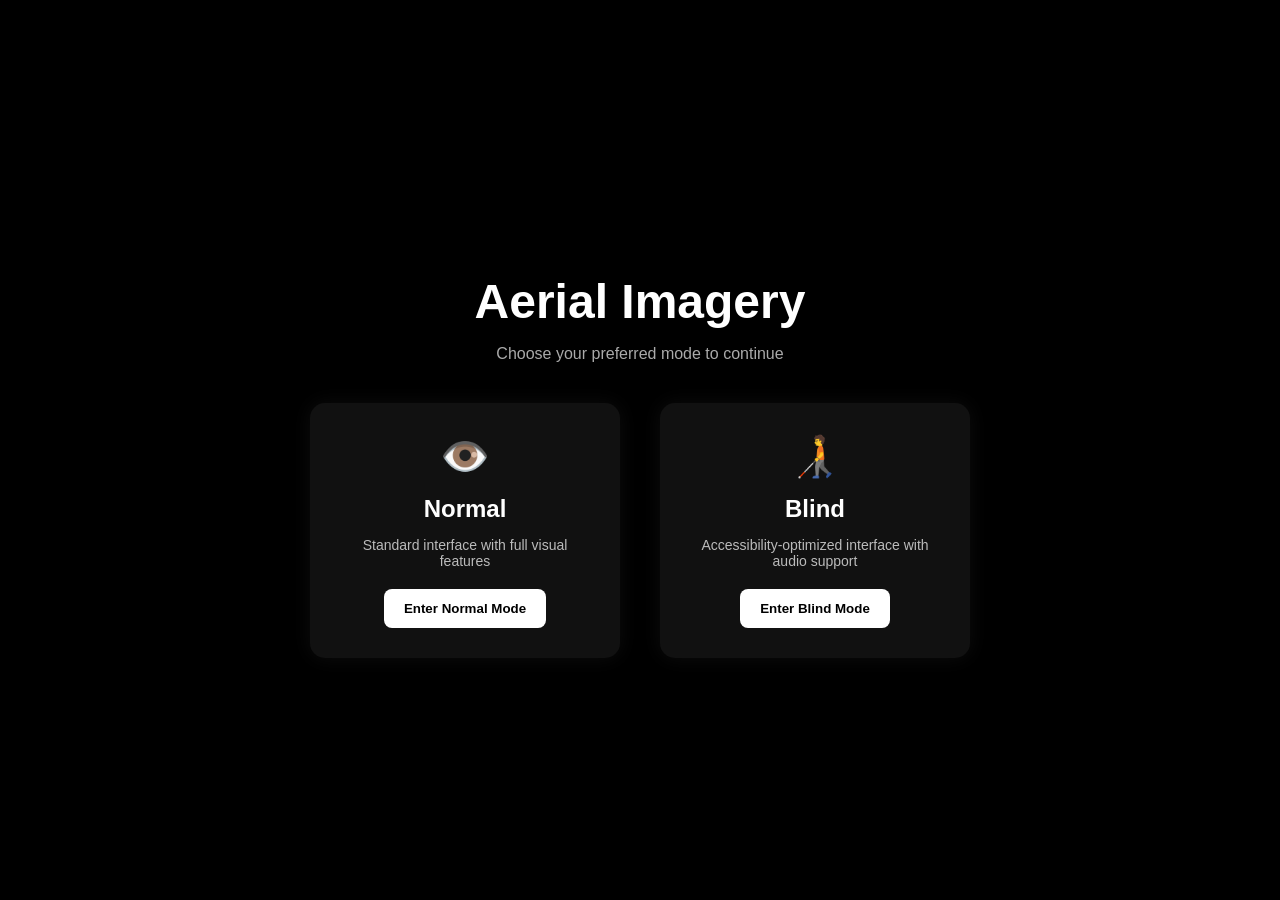
==== frontend/index.html @ 8651a7e9 "Rename index.html to frontend/index.html" ====
<!DOCTYPE html>
<html lang="en">
<head>
<meta charset="UTF-8">
<title>Aerial Imagery</title>

<style>

body{
    margin:0;
    background:#000;
    color:#fff;
    font-family: "Segoe UI", sans-serif;
    display:flex;
    align-items:center;
    justify-content:center;
    height:100vh;
}

.container{
    text-align:center;
}

h1{
    font-size:48px;
    margin-bottom:10px;
}

.subtitle{
    color:#aaa;
    margin-bottom:40px;
}

.card-container{
    display:flex;
    gap:40px;
    justify-content:center;
}

.card{
    background:#111;
    padding:30px;
    width:250px;
    border-radius:15px;
    box-shadow:0 0 20px rgba(255,255,255,0.05);
    transition:0.3s;
}

.card:hover{
    transform:translateY(-5px);
    box-shadow:0 0 30px rgba(255,255,255,0.1);
}

.icon{
    font-size:40px;
    margin-bottom:15px;
}

.card h2{
    margin:10px 0;
}

.card p{
    color:#bbb;
    font-size:14px;
    margin-bottom:20px;
}

button{
    padding:12px 20px;
    border:none;
    border-radius:8px;
    background:#fff;
    color:#000;
    cursor:pointer;
    font-weight:600;
}

button:hover{
    background:#ddd;
}

a{
    text-decoration:none;
}

</style>
</head>

<body>

<div class="container">

<h1>Aerial Imagery</h1>
<p class="subtitle">Choose your preferred mode to continue</p>

<div class="card-container">

    <!-- Normal Mode -->
    <div class="card">
        <div class="icon">👁️</div>
        <h2>Normal</h2>
        <p>Standard interface with full visual features</p>
        <a href="normal.html">
            <button>Enter Normal Mode</button>
        </a>
    </div>

    <!-- Blind Mode -->
    <div class="card">
        <div class="icon">🧑‍🦯</div>
        <h2>Blind</h2>
        <p>Accessibility-optimized interface with audio support</p>
        <a href="blind.html">
            <button>Enter Blind Mode</button>
        </a>
    </div>
    
</div>

</div>

</body>
</html>
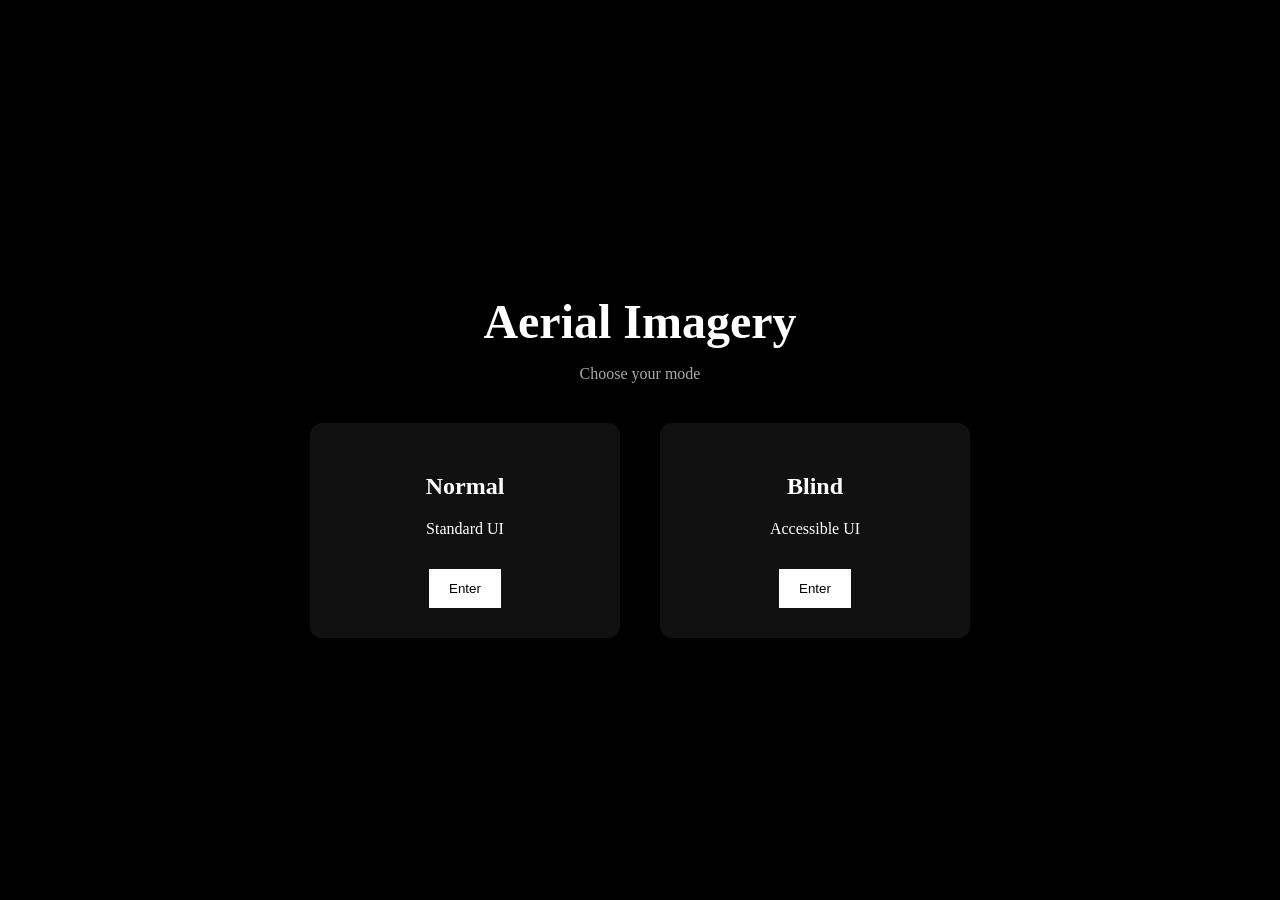
==== commit e037c56c: "Update index.html Updated HTML structure and styling for improved layout and accessibility." ====
--- a/frontend/index.html
+++ b/frontend/index.html
@@ -5,85 +5,51 @@
 <title>Aerial Imagery</title>
 
 <style>
-
 body{
-    margin:0;
-    background:#000;
-    color:#fff;
-    font-family: "Segoe UI", sans-serif;
-    display:flex;
-    align-items:center;
-    justify-content:center;
-    height:100vh;
+margin:0;
+background:#000;
+color:#fff;
+font-family:Segoe UI;
+display:flex;
+justify-content:center;
+align-items:center;
+height:100vh;
 }
 
 .container{
-    text-align:center;
+text-align:center;
 }
 
 h1{
-    font-size:48px;
-    margin-bottom:10px;
+font-size:48px;
+margin-bottom:10px;
 }
 
 .subtitle{
-    color:#aaa;
-    margin-bottom:40px;
+color:#aaa;
+margin-bottom:40px;
 }
 
-.card-container{
-    display:flex;
-    gap:40px;
-    justify-content:center;
+.cards{
+display:flex;
+gap:40px;
 }
 
 .card{
-    background:#111;
-    padding:30px;
-    width:250px;
-    border-radius:15px;
-    box-shadow:0 0 20px rgba(255,255,255,0.05);
-    transition:0.3s;
-}
-
-.card:hover{
-    transform:translateY(-5px);
-    box-shadow:0 0 30px rgba(255,255,255,0.1);
-}
-
-.icon{
-    font-size:40px;
-    margin-bottom:15px;
-}
-
-.card h2{
-    margin:10px 0;
-}
-
-.card p{
-    color:#bbb;
-    font-size:14px;
-    margin-bottom:20px;
+background:#111;
+padding:30px;
+border-radius:12px;
+width:250px;
 }
 
 button{
-    padding:12px 20px;
-    border:none;
-    border-radius:8px;
-    background:#fff;
-    color:#000;
-    cursor:pointer;
-    font-weight:600;
+padding:12px 20px;
+border:none;
+background:#fff;
+color:#000;
+cursor:pointer;
+margin-top:15px;
 }
-
-button:hover{
-    background:#ddd;
-}
-
-a{
-    text-decoration:none;
-}
-
 </style>
 </head>
 
@@ -92,30 +58,22 @@
 <div class="container">
 
 <h1>Aerial Imagery</h1>
-<p class="subtitle">Choose your preferred mode to continue</p>
+<p class="subtitle">Choose your mode</p>
 
-<div class="card-container">
+<div class="cards">
 
-    <!-- Normal Mode -->
-    <div class="card">
-        <div class="icon">👁️</div>
-        <h2>Normal</h2>
-        <p>Standard interface with full visual features</p>
-        <a href="normal.html">
-            <button>Enter Normal Mode</button>
-        </a>
-    </div>
+<div class="card">
+<h2>Normal</h2>
+<p>Standard UI</p>
+<a href="normal.html"><button>Enter</button></a>
+</div>
 
-    <!-- Blind Mode -->
-    <div class="card">
-        <div class="icon">🧑‍🦯</div>
-        <h2>Blind</h2>
-        <p>Accessibility-optimized interface with audio support</p>
-        <a href="blind.html">
-            <button>Enter Blind Mode</button>
-        </a>
-    </div>
-    
+<div class="card">
+<h2>Blind</h2>
+<p>Accessible UI</p>
+<a href="blind.html"><button>Enter</button></a>
+</div>
+
 </div>
 
 </div>
